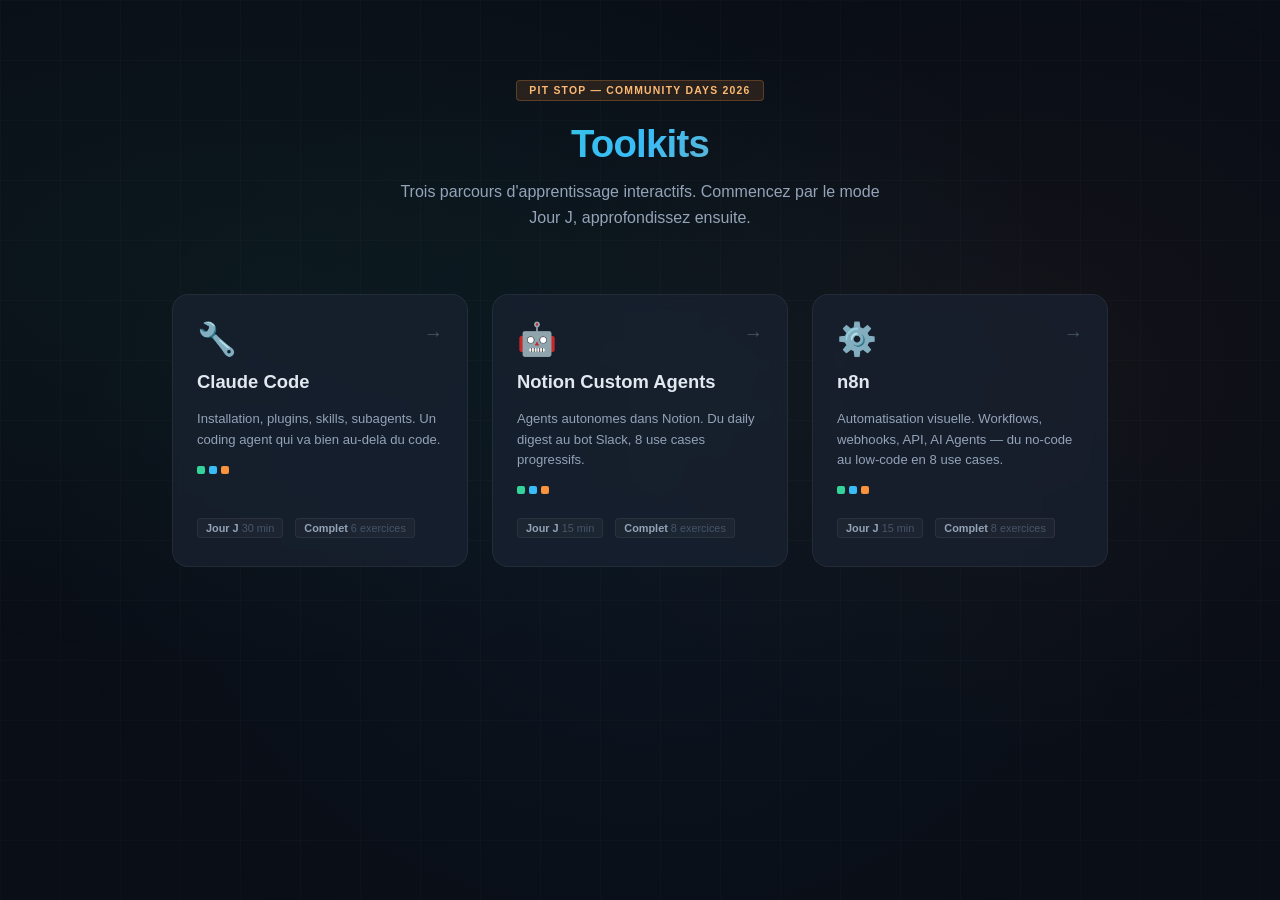
==== index.html @ 64af16d7 "feat: create interactive learning platform for Community Days 2026 Three learning paths (Claude Code" ====
<!DOCTYPE html>
<html lang="fr">
<head>
<meta charset="UTF-8">
<meta name="viewport" content="width=device-width, initial-scale=1.0">
<title>Community Days 2026 — Toolkits</title>
<link rel="icon" type="image/svg+xml" href="data:image/svg+xml,%3Csvg xmlns='http://www.w3.org/2000/svg' viewBox='0 0 32 32'%3E%3Crect width='32' height='32' rx='7' fill='%230f172a'/%3E%3Ctext x='16' y='22' text-anchor='middle' font-size='18'%3E%F0%9F%8F%8E%EF%B8%8F%3C/text%3E%3C/svg%3E">
<style>
  :root {
    --bg-deep: #0a0e17;
    --bg-surface: #111827;
    --bg-card: #1a2332;
    --text-primary: #e2e8f0;
    --text-secondary: #94a3b8;
    --text-muted: #475569;
  }

  * { margin: 0; padding: 0; box-sizing: border-box; }

  html, body {
    width: 100%;
    min-height: 100vh;
    background: var(--bg-deep);
    color: var(--text-primary);
    font-family: 'Avenir Next', 'Avenir', -apple-system, 'Segoe UI', sans-serif;
  }

  body::before {
    content: '';
    position: fixed;
    inset: 0;
    background:
      radial-gradient(ellipse 800px 400px at 20% 30%, rgba(52, 211, 153, 0.05), transparent),
      radial-gradient(ellipse 600px 500px at 50% 60%, rgba(56, 189, 248, 0.04), transparent),
      radial-gradient(ellipse 500px 400px at 80% 40%, rgba(251, 146, 60, 0.04), transparent);
    pointer-events: none;
  }

  body::after {
    content: '';
    position: fixed;
    inset: 0;
    background-image:
      linear-gradient(rgba(255,255,255,0.015) 1px, transparent 1px),
      linear-gradient(90deg, rgba(255,255,255,0.015) 1px, transparent 1px);
    background-size: 60px 60px;
    pointer-events: none;
  }

  .container {
    position: relative;
    z-index: 1;
    max-width: 1000px;
    margin: 0 auto;
    padding: 80px 32px 60px;
  }

  .header {
    text-align: center;
    margin-bottom: 64px;
  }

  .header-badge {
    display: inline-block;
    font-size: 0.65rem;
    font-weight: 700;
    letter-spacing: 0.12em;
    text-transform: uppercase;
    padding: 4px 12px;
    border-radius: 4px;
    background: rgba(251, 146, 60, 0.12);
    color: #fdba74;
    border: 1px solid rgba(251, 146, 60, 0.25);
    margin-bottom: 20px;
  }

  .header h1 {
    font-size: 2.4rem;
    font-weight: 700;
    letter-spacing: -0.02em;
    background: linear-gradient(135deg, #34d399, #38bdf8, #fb923c);
    -webkit-background-clip: text;
    -webkit-text-fill-color: transparent;
    background-clip: text;
    line-height: 1.2;
  }

  .header p {
    margin-top: 12px;
    color: var(--text-secondary);
    font-size: 1rem;
    max-width: 500px;
    margin-left: auto;
    margin-right: auto;
    line-height: 1.6;
  }

  .cards {
    display: grid;
    grid-template-columns: repeat(3, 1fr);
    gap: 24px;
  }

  @media (max-width: 768px) {
    .cards { grid-template-columns: 1fr; }
  }

  .card {
    position: relative;
    background: rgba(26, 35, 50, 0.7);
    backdrop-filter: blur(8px);
    border: 1px solid rgba(255,255,255,0.06);
    border-radius: 16px;
    padding: 28px 24px;
    text-decoration: none;
    color: inherit;
    transition: all 0.3s cubic-bezier(0.4, 0, 0.2, 1);
    display: flex;
    flex-direction: column;
    gap: 16px;
    overflow: hidden;
  }

  .card:hover {
    background: rgba(31, 43, 61, 0.8);
    transform: translateY(-4px);
    border-color: rgba(255,255,255,0.1);
  }

  .card::before {
    content: '';
    position: absolute;
    inset: -1px;
    border-radius: 16px;
    padding: 1px;
    background: linear-gradient(135deg, var(--card-accent), transparent 60%);
    -webkit-mask: linear-gradient(#fff 0 0) content-box, linear-gradient(#fff 0 0);
    mask: linear-gradient(#fff 0 0) content-box, linear-gradient(#fff 0 0);
    -webkit-mask-composite: xor;
    mask-composite: exclude;
    pointer-events: none;
    opacity: 0;
    transition: opacity 0.3s;
  }

  .card:hover::before { opacity: 0.6; }

  .card-icon {
    font-size: 2rem;
    line-height: 1;
  }

  .card-title {
    font-size: 1.15rem;
    font-weight: 700;
    line-height: 1.2;
  }

  .card-desc {
    font-size: 0.82rem;
    color: var(--text-secondary);
    line-height: 1.55;
  }

  .card-meta {
    display: flex;
    gap: 12px;
    margin-top: auto;
    padding-top: 8px;
  }

  .card-meta-item {
    font-size: 0.68rem;
    padding: 3px 8px;
    border-radius: 4px;
    background: rgba(255,255,255,0.03);
    border: 1px solid rgba(255,255,255,0.06);
    color: var(--text-muted);
  }

  .card-meta-item strong {
    color: var(--text-secondary);
    font-weight: 600;
  }

  .card-layers {
    display: flex;
    gap: 4px;
  }

  .card-layer-dot {
    width: 8px;
    height: 8px;
    border-radius: 2px;
  }

  .card-arrow {
    position: absolute;
    top: 28px;
    right: 24px;
    font-size: 1.2rem;
    color: var(--text-muted);
    transition: all 0.3s;
  }

  .card:hover .card-arrow {
    color: var(--text-secondary);
    transform: translateX(3px);
  }

  /* Card accent colors */
  .card--claude { --card-accent: #34d399; }
  .card--notion { --card-accent: #38bdf8; }
  .card--n8n { --card-accent: #fb923c; }
</style>
</head>
<body>

<div class="container">
  <div class="header">
    <div class="header-badge">PIT STOP — Community Days 2026</div>
    <h1>Toolkits</h1>
    <p>Trois parcours d'apprentissage interactifs. Commencez par le mode Jour J, approfondissez ensuite.</p>
  </div>

  <div class="cards">
    <a href="claude-code/" class="card card--claude">
      <span class="card-arrow">&rarr;</span>
      <div class="card-icon">&#x1F527;</div>
      <div class="card-title">Claude Code</div>
      <div class="card-desc">
        Installation, plugins, skills, subagents. Un coding agent qui va bien au-delà du code.
      </div>
      <div class="card-layers">
        <div class="card-layer-dot" style="background:#34d399"></div>
        <div class="card-layer-dot" style="background:#38bdf8"></div>
        <div class="card-layer-dot" style="background:#fb923c"></div>
      </div>
      <div class="card-meta">
        <div class="card-meta-item"><strong>Jour J</strong> 30 min</div>
        <div class="card-meta-item"><strong>Complet</strong> 6 exercices</div>
      </div>
    </a>

    <a href="notion-agents/" class="card card--notion">
      <span class="card-arrow">&rarr;</span>
      <div class="card-icon">&#x1F916;</div>
      <div class="card-title">Notion Custom Agents</div>
      <div class="card-desc">
        Agents autonomes dans Notion. Du daily digest au bot Slack, 8 use cases progressifs.
      </div>
      <div class="card-layers">
        <div class="card-layer-dot" style="background:#34d399"></div>
        <div class="card-layer-dot" style="background:#38bdf8"></div>
        <div class="card-layer-dot" style="background:#fb923c"></div>
      </div>
      <div class="card-meta">
        <div class="card-meta-item"><strong>Jour J</strong> 15 min</div>
        <div class="card-meta-item"><strong>Complet</strong> 8 exercices</div>
      </div>
    </a>

    <a href="n8n/" class="card card--n8n">
      <span class="card-arrow">&rarr;</span>
      <div class="card-icon">&#x2699;&#xFE0F;</div>
      <div class="card-title">n8n</div>
      <div class="card-desc">
        Automatisation visuelle. Workflows, webhooks, API, AI Agents — du no-code au low-code en 8 use cases.
      </div>
      <div class="card-layers">
        <div class="card-layer-dot" style="background:#34d399"></div>
        <div class="card-layer-dot" style="background:#38bdf8"></div>
        <div class="card-layer-dot" style="background:#fb923c"></div>
      </div>
      <div class="card-meta">
        <div class="card-meta-item"><strong>Jour J</strong> 15 min</div>
        <div class="card-meta-item"><strong>Complet</strong> 8 exercices</div>
      </div>
    </a>
  </div>
</div>

</body>
</html>
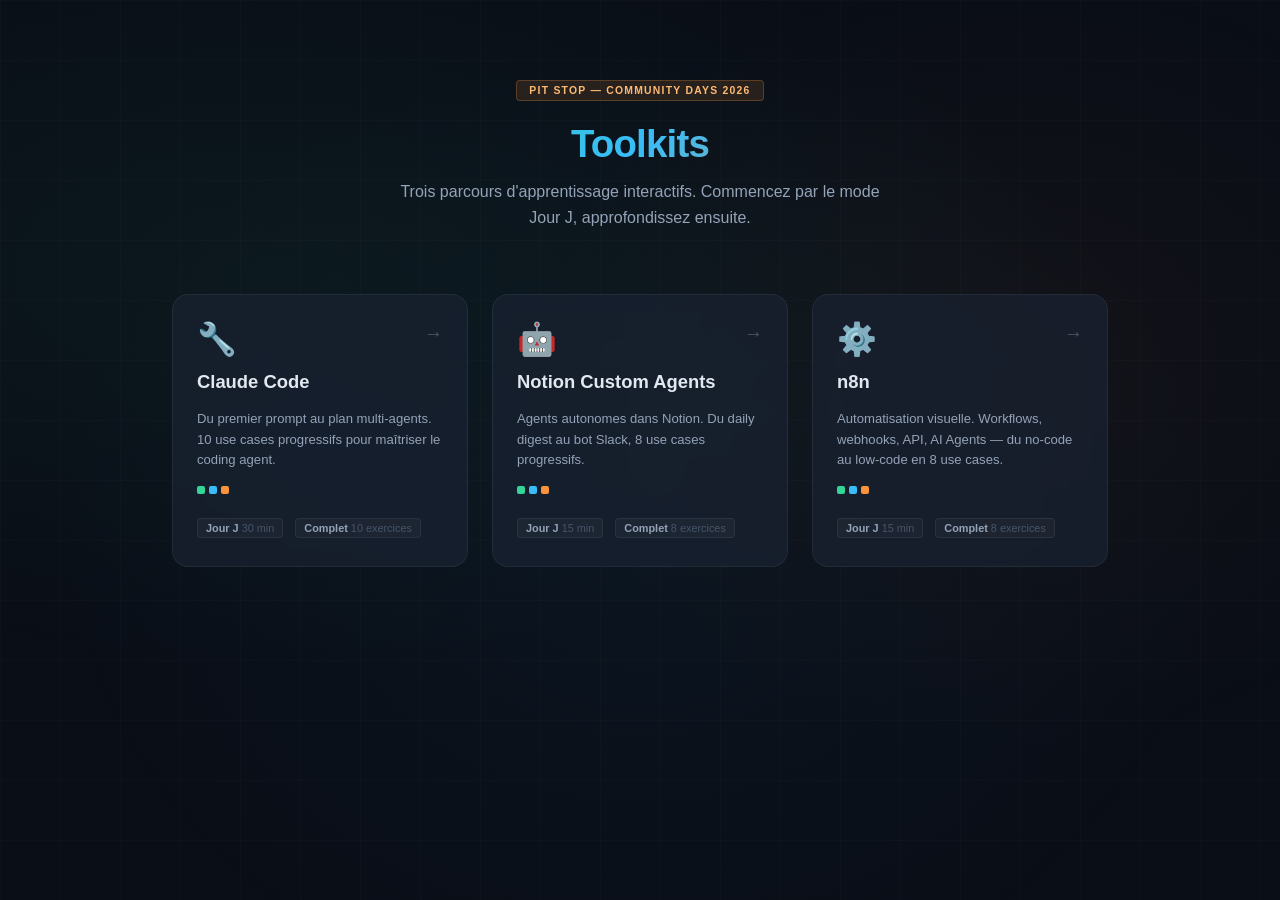
==== commit 1ccc8fe1: "feat: expand all learning paths to full use-case-centric content - Claude Code: 6 → 10 exercises, 3 " ====
--- a/index.html
+++ b/index.html
@@ -229,7 +229,7 @@
       <div class="card-icon">&#x1F527;</div>
       <div class="card-title">Claude Code</div>
       <div class="card-desc">
-        Installation, plugins, skills, subagents. Un coding agent qui va bien au-delà du code.
+        Du premier prompt au plan multi-agents. 10 use cases progressifs pour maîtriser le coding agent.
       </div>
       <div class="card-layers">
         <div class="card-layer-dot" style="background:#34d399"></div>
@@ -238,7 +238,7 @@
       </div>
       <div class="card-meta">
         <div class="card-meta-item"><strong>Jour J</strong> 30 min</div>
-        <div class="card-meta-item"><strong>Complet</strong> 6 exercices</div>
+        <div class="card-meta-item"><strong>Complet</strong> 10 exercices</div>
       </div>
     </a>
 
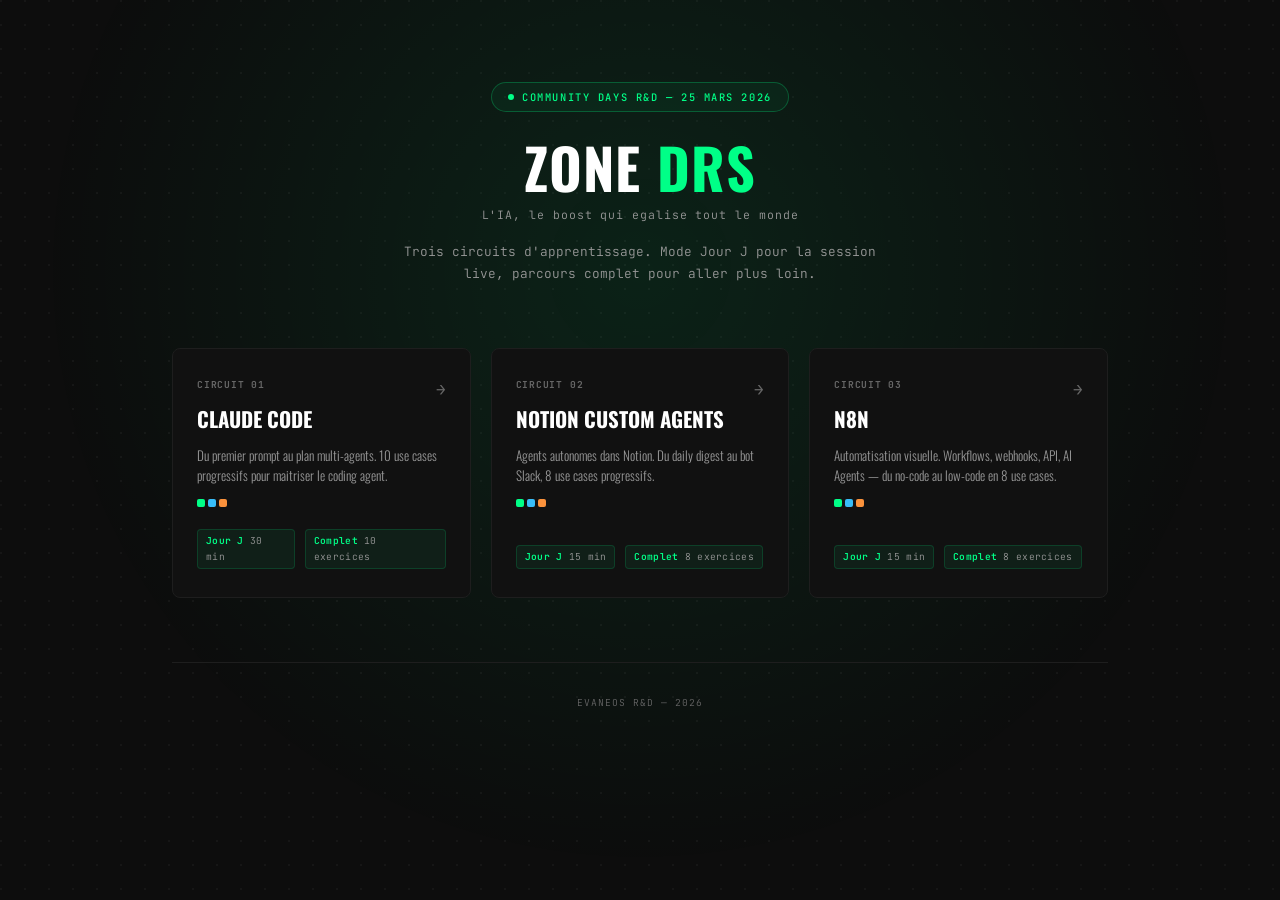
==== commit 8968ea7c: "style: apply PIT STOP design system across all pages - Colors: carbon #0D0D0D, neon #00FF87, card #1" ====
--- a/index.html
+++ b/index.html
@@ -3,16 +3,21 @@
 <head>
 <meta charset="UTF-8">
 <meta name="viewport" content="width=device-width, initial-scale=1.0">
-<title>Community Days 2026 — Toolkits</title>
-<link rel="icon" type="image/svg+xml" href="data:image/svg+xml,%3Csvg xmlns='http://www.w3.org/2000/svg' viewBox='0 0 32 32'%3E%3Crect width='32' height='32' rx='7' fill='%230f172a'/%3E%3Ctext x='16' y='22' text-anchor='middle' font-size='18'%3E%F0%9F%8F%8E%EF%B8%8F%3C/text%3E%3C/svg%3E">
+<title>Zone DRS — Community Days R&D 2026</title>
+<link rel="icon" type="image/svg+xml" href="data:image/svg+xml,%3Csvg xmlns='http://www.w3.org/2000/svg' viewBox='0 0 32 32'%3E%3Crect width='32' height='32' rx='7' fill='%230D0D0D'/%3E%3Ctext x='16' y='22' text-anchor='middle' font-size='16' fill='%2300FF87'%3E%E2%9A%A1%3C/text%3E%3C/svg%3E">
+<link href="https://fonts.googleapis.com/css2?family=Oswald:wght@400;500;600;700&family=JetBrains+Mono:wght@400;500;700&display=swap" rel="stylesheet">
 <style>
   :root {
-    --bg-deep: #0a0e17;
-    --bg-surface: #111827;
-    --bg-card: #1a2332;
-    --text-primary: #e2e8f0;
-    --text-secondary: #94a3b8;
-    --text-muted: #475569;
+    --carbon: #0D0D0D;
+    --card: #111111;
+    --card-border: #1E1E1E;
+    --neon: #00FF87;
+    --neon-dim: rgba(0, 255, 135, 0.19);
+    --neon-glow: rgba(0, 255, 135, 0.09);
+    --gray-100: #E0E0E0;
+    --gray-300: #999999;
+    --gray-500: #666666;
+    --gray-700: #333333;
   }
 
   * { margin: 0; padding: 0; box-sizing: border-box; }
@@ -20,19 +25,19 @@
   html, body {
     width: 100%;
     min-height: 100vh;
-    background: var(--bg-deep);
-    color: var(--text-primary);
-    font-family: 'Avenir Next', 'Avenir', -apple-system, 'Segoe UI', sans-serif;
+    background: var(--carbon);
+    color: var(--gray-100);
+    font-family: 'Oswald', sans-serif;
+    font-weight: 300;
+    line-height: 1.625;
   }
 
   body::before {
     content: '';
     position: fixed;
     inset: 0;
-    background:
-      radial-gradient(ellipse 800px 400px at 20% 30%, rgba(52, 211, 153, 0.05), transparent),
-      radial-gradient(ellipse 600px 500px at 50% 60%, rgba(56, 189, 248, 0.04), transparent),
-      radial-gradient(ellipse 500px 400px at 80% 40%, rgba(251, 146, 60, 0.04), transparent);
+    background-image: radial-gradient(circle at 1px 1px, rgba(255,255,255,0.04) 1px, transparent 0);
+    background-size: 24px 24px;
     pointer-events: none;
   }
 
@@ -40,10 +45,7 @@
     content: '';
     position: fixed;
     inset: 0;
-    background-image:
-      linear-gradient(rgba(255,255,255,0.015) 1px, transparent 1px),
-      linear-gradient(90deg, rgba(255,255,255,0.015) 1px, transparent 1px);
-    background-size: 60px 60px;
+    background: radial-gradient(ellipse 600px 600px at 50% 30%, var(--neon-glow), transparent);
     pointer-events: none;
   }
 
@@ -61,131 +63,151 @@
   }
 
   .header-badge {
-    display: inline-block;
+    display: inline-flex;
+    align-items: center;
+    gap: 8px;
+    font-family: 'JetBrains Mono', monospace;
     font-size: 0.65rem;
+    font-weight: 500;
+    letter-spacing: 0.15em;
+    text-transform: uppercase;
+    padding: 6px 16px;
+    border-radius: 20px;
+    background: rgba(0, 255, 135, 0.05);
+    color: var(--neon);
+    border: 1px solid rgba(0, 255, 135, 0.25);
+    margin-bottom: 24px;
+  }
+
+  .header-badge-dot {
+    width: 6px;
+    height: 6px;
+    border-radius: 50%;
+    background: var(--neon);
+    animation: pulse-neon 2s ease-in-out infinite;
+  }
+
+  @keyframes pulse-neon {
+    0%, 100% { opacity: 1; }
+    50% { opacity: 0.4; }
+  }
+
+  .header h1 {
+    font-family: 'Oswald', sans-serif;
+    font-size: 3.5rem;
     font-weight: 700;
-    letter-spacing: 0.12em;
-    text-transform: uppercase;
-    padding: 4px 12px;
-    border-radius: 4px;
-    background: rgba(251, 146, 60, 0.12);
-    color: #fdba74;
-    border: 1px solid rgba(251, 146, 60, 0.25);
-    margin-bottom: 20px;
-  }
-
-  .header h1 {
-    font-size: 2.4rem;
-    font-weight: 700;
-    letter-spacing: -0.02em;
-    background: linear-gradient(135deg, #34d399, #38bdf8, #fb923c);
-    -webkit-background-clip: text;
-    -webkit-text-fill-color: transparent;
-    background-clip: text;
-    line-height: 1.2;
+    letter-spacing: 0.02em;
+    text-transform: uppercase;
+    color: #fff;
+    line-height: 1.1;
+  }
+
+  .header h1 span {
+    color: var(--neon);
   }
 
   .header p {
-    margin-top: 12px;
-    color: var(--text-secondary);
-    font-size: 1rem;
+    margin-top: 16px;
+    color: var(--gray-300);
+    font-family: 'JetBrains Mono', monospace;
+    font-size: 0.8rem;
     max-width: 500px;
     margin-left: auto;
     margin-right: auto;
-    line-height: 1.6;
+    line-height: 1.7;
+  }
+
+  .header-subtitle {
+    font-family: 'JetBrains Mono', monospace;
+    font-size: 0.72rem;
+    letter-spacing: 0.08em;
+    color: var(--gray-300);
+    margin-top: 8px;
   }
 
   .cards {
     display: grid;
     grid-template-columns: repeat(3, 1fr);
-    gap: 24px;
+    gap: 20px;
   }
 
   @media (max-width: 768px) {
     .cards { grid-template-columns: 1fr; }
+    .header h1 { font-size: 2.4rem; }
   }
 
   .card {
     position: relative;
-    background: rgba(26, 35, 50, 0.7);
-    backdrop-filter: blur(8px);
-    border: 1px solid rgba(255,255,255,0.06);
-    border-radius: 16px;
+    background: var(--card);
+    border: 1px solid var(--card-border);
+    border-radius: 8px;
     padding: 28px 24px;
     text-decoration: none;
     color: inherit;
     transition: all 0.3s cubic-bezier(0.4, 0, 0.2, 1);
     display: flex;
     flex-direction: column;
-    gap: 16px;
+    gap: 14px;
     overflow: hidden;
   }
 
   .card:hover {
-    background: rgba(31, 43, 61, 0.8);
-    transform: translateY(-4px);
-    border-color: rgba(255,255,255,0.1);
-  }
-
-  .card::before {
-    content: '';
-    position: absolute;
-    inset: -1px;
-    border-radius: 16px;
-    padding: 1px;
-    background: linear-gradient(135deg, var(--card-accent), transparent 60%);
-    -webkit-mask: linear-gradient(#fff 0 0) content-box, linear-gradient(#fff 0 0);
-    mask: linear-gradient(#fff 0 0) content-box, linear-gradient(#fff 0 0);
-    -webkit-mask-composite: xor;
-    mask-composite: exclude;
-    pointer-events: none;
-    opacity: 0;
-    transition: opacity 0.3s;
-  }
-
-  .card:hover::before { opacity: 0.6; }
-
-  .card-icon {
-    font-size: 2rem;
-    line-height: 1;
+    border-color: rgba(0, 255, 135, 0.3);
+    box-shadow: 0 0 30px var(--neon-glow);
+    transform: translateY(-3px);
+  }
+
+  .card-number {
+    font-family: 'JetBrains Mono', monospace;
+    font-size: 0.6rem;
+    font-weight: 700;
+    letter-spacing: 0.08em;
+    color: var(--gray-500);
+    text-transform: uppercase;
   }
 
   .card-title {
-    font-size: 1.15rem;
+    font-family: 'Oswald', sans-serif;
+    font-size: 1.3rem;
     font-weight: 700;
-    line-height: 1.2;
+    line-height: 1.15;
+    text-transform: uppercase;
+    color: #fff;
   }
 
   .card-desc {
     font-size: 0.82rem;
-    color: var(--text-secondary);
+    color: var(--gray-300);
     line-height: 1.55;
+    font-weight: 300;
   }
 
   .card-meta {
     display: flex;
-    gap: 12px;
+    gap: 10px;
     margin-top: auto;
     padding-top: 8px;
   }
 
   .card-meta-item {
-    font-size: 0.68rem;
+    font-family: 'JetBrains Mono', monospace;
+    font-size: 0.6rem;
     padding: 3px 8px;
     border-radius: 4px;
-    background: rgba(255,255,255,0.03);
-    border: 1px solid rgba(255,255,255,0.06);
-    color: var(--text-muted);
+    background: rgba(0, 255, 135, 0.06);
+    border: 1px solid rgba(0, 255, 135, 0.15);
+    color: var(--gray-300);
+    letter-spacing: 0.03em;
   }
 
   .card-meta-item strong {
-    color: var(--text-secondary);
+    color: var(--neon);
     font-weight: 600;
   }
 
   .card-layers {
     display: flex;
-    gap: 4px;
+    gap: 3px;
   }
 
   .card-layer-dot {
@@ -198,41 +220,56 @@
     position: absolute;
     top: 28px;
     right: 24px;
-    font-size: 1.2rem;
-    color: var(--text-muted);
+    font-family: 'JetBrains Mono', monospace;
+    font-size: 1rem;
+    color: var(--gray-500);
     transition: all 0.3s;
   }
 
   .card:hover .card-arrow {
-    color: var(--text-secondary);
+    color: var(--neon);
     transform: translateX(3px);
   }
 
-  /* Card accent colors */
-  .card--claude { --card-accent: #34d399; }
-  .card--notion { --card-accent: #38bdf8; }
-  .card--n8n { --card-accent: #fb923c; }
+  .footer {
+    text-align: center;
+    margin-top: 64px;
+    padding-top: 32px;
+    border-top: 1px solid var(--card-border);
+  }
+
+  .footer p {
+    font-family: 'JetBrains Mono', monospace;
+    font-size: 0.6rem;
+    color: var(--gray-500);
+    letter-spacing: 0.1em;
+    text-transform: uppercase;
+  }
 </style>
 </head>
 <body>
 
 <div class="container">
   <div class="header">
-    <div class="header-badge">PIT STOP — Community Days 2026</div>
-    <h1>Toolkits</h1>
-    <p>Trois parcours d'apprentissage interactifs. Commencez par le mode Jour J, approfondissez ensuite.</p>
+    <div class="header-badge">
+      <span class="header-badge-dot"></span>
+      Community Days R&D — 25 mars 2026
+    </div>
+    <h1>Zone <span>DRS</span></h1>
+    <div class="header-subtitle">L'IA, le boost qui egalise tout le monde</div>
+    <p>Trois circuits d'apprentissage. Mode Jour J pour la session live, parcours complet pour aller plus loin.</p>
   </div>
 
   <div class="cards">
-    <a href="claude-code/" class="card card--claude">
+    <a href="claude-code/" class="card">
       <span class="card-arrow">&rarr;</span>
-      <div class="card-icon">&#x1F527;</div>
+      <div class="card-number">Circuit 01</div>
       <div class="card-title">Claude Code</div>
       <div class="card-desc">
-        Du premier prompt au plan multi-agents. 10 use cases progressifs pour maîtriser le coding agent.
+        Du premier prompt au plan multi-agents. 10 use cases progressifs pour maitriser le coding agent.
       </div>
       <div class="card-layers">
-        <div class="card-layer-dot" style="background:#34d399"></div>
+        <div class="card-layer-dot" style="background:#00FF87"></div>
         <div class="card-layer-dot" style="background:#38bdf8"></div>
         <div class="card-layer-dot" style="background:#fb923c"></div>
       </div>
@@ -242,15 +279,15 @@
       </div>
     </a>
 
-    <a href="notion-agents/" class="card card--notion">
+    <a href="notion-agents/" class="card">
       <span class="card-arrow">&rarr;</span>
-      <div class="card-icon">&#x1F916;</div>
+      <div class="card-number">Circuit 02</div>
       <div class="card-title">Notion Custom Agents</div>
       <div class="card-desc">
         Agents autonomes dans Notion. Du daily digest au bot Slack, 8 use cases progressifs.
       </div>
       <div class="card-layers">
-        <div class="card-layer-dot" style="background:#34d399"></div>
+        <div class="card-layer-dot" style="background:#00FF87"></div>
         <div class="card-layer-dot" style="background:#38bdf8"></div>
         <div class="card-layer-dot" style="background:#fb923c"></div>
       </div>
@@ -260,15 +297,15 @@
       </div>
     </a>
 
-    <a href="n8n/" class="card card--n8n">
+    <a href="n8n/" class="card">
       <span class="card-arrow">&rarr;</span>
-      <div class="card-icon">&#x2699;&#xFE0F;</div>
+      <div class="card-number">Circuit 03</div>
       <div class="card-title">n8n</div>
       <div class="card-desc">
         Automatisation visuelle. Workflows, webhooks, API, AI Agents — du no-code au low-code en 8 use cases.
       </div>
       <div class="card-layers">
-        <div class="card-layer-dot" style="background:#34d399"></div>
+        <div class="card-layer-dot" style="background:#00FF87"></div>
         <div class="card-layer-dot" style="background:#38bdf8"></div>
         <div class="card-layer-dot" style="background:#fb923c"></div>
       </div>
@@ -278,6 +315,10 @@
       </div>
     </a>
   </div>
+
+  <div class="footer">
+    <p>Evaneos R&D — 2026</p>
+  </div>
 </div>
 
 </body>
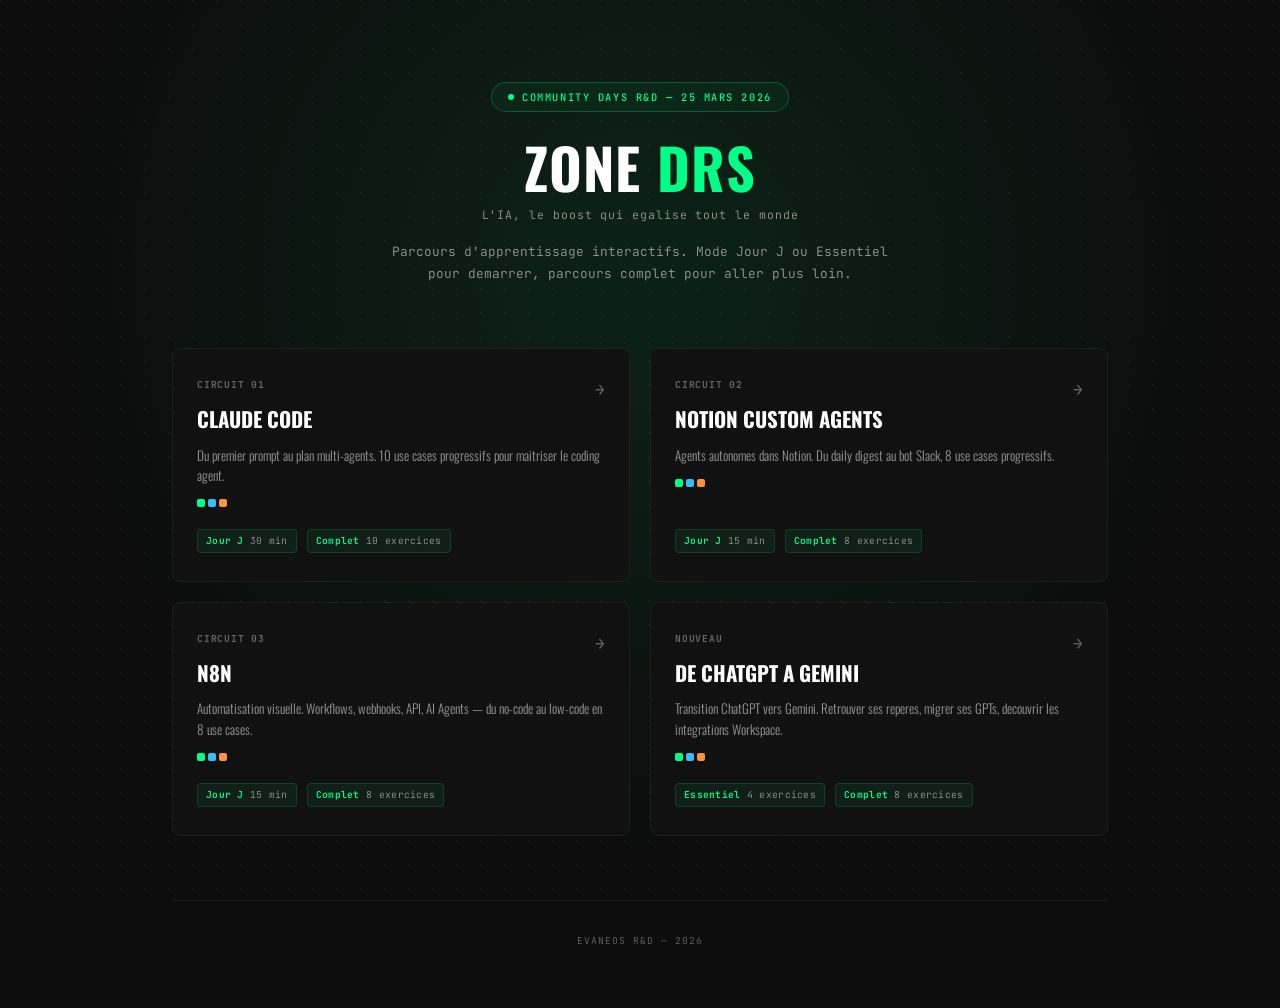
==== commit 732fbf37: "feat: add Gemini learning path (ChatGPT → Gemini transition) - 8 exercises: transition (repères, Gem" ====
--- a/index.html
+++ b/index.html
@@ -127,7 +127,7 @@
 
   .cards {
     display: grid;
-    grid-template-columns: repeat(3, 1fr);
+    grid-template-columns: repeat(2, 1fr);
     gap: 20px;
   }
 
@@ -257,7 +257,7 @@
     </div>
     <h1>Zone <span>DRS</span></h1>
     <div class="header-subtitle">L'IA, le boost qui egalise tout le monde</div>
-    <p>Trois circuits d'apprentissage. Mode Jour J pour la session live, parcours complet pour aller plus loin.</p>
+    <p>Parcours d'apprentissage interactifs. Mode Jour J ou Essentiel pour demarrer, parcours complet pour aller plus loin.</p>
   </div>
 
   <div class="cards">
@@ -314,6 +314,24 @@
         <div class="card-meta-item"><strong>Complet</strong> 8 exercices</div>
       </div>
     </a>
+
+    <a href="gemini/" class="card">
+      <span class="card-arrow">&rarr;</span>
+      <div class="card-number">Nouveau</div>
+      <div class="card-title">De ChatGPT a Gemini</div>
+      <div class="card-desc">
+        Transition ChatGPT vers Gemini. Retrouver ses reperes, migrer ses GPTs, decouvrir les integrations Workspace.
+      </div>
+      <div class="card-layers">
+        <div class="card-layer-dot" style="background:#00FF87"></div>
+        <div class="card-layer-dot" style="background:#38bdf8"></div>
+        <div class="card-layer-dot" style="background:#fb923c"></div>
+      </div>
+      <div class="card-meta">
+        <div class="card-meta-item"><strong>Essentiel</strong> 4 exercices</div>
+        <div class="card-meta-item"><strong>Complet</strong> 8 exercices</div>
+      </div>
+    </a>
   </div>
 
   <div class="footer">
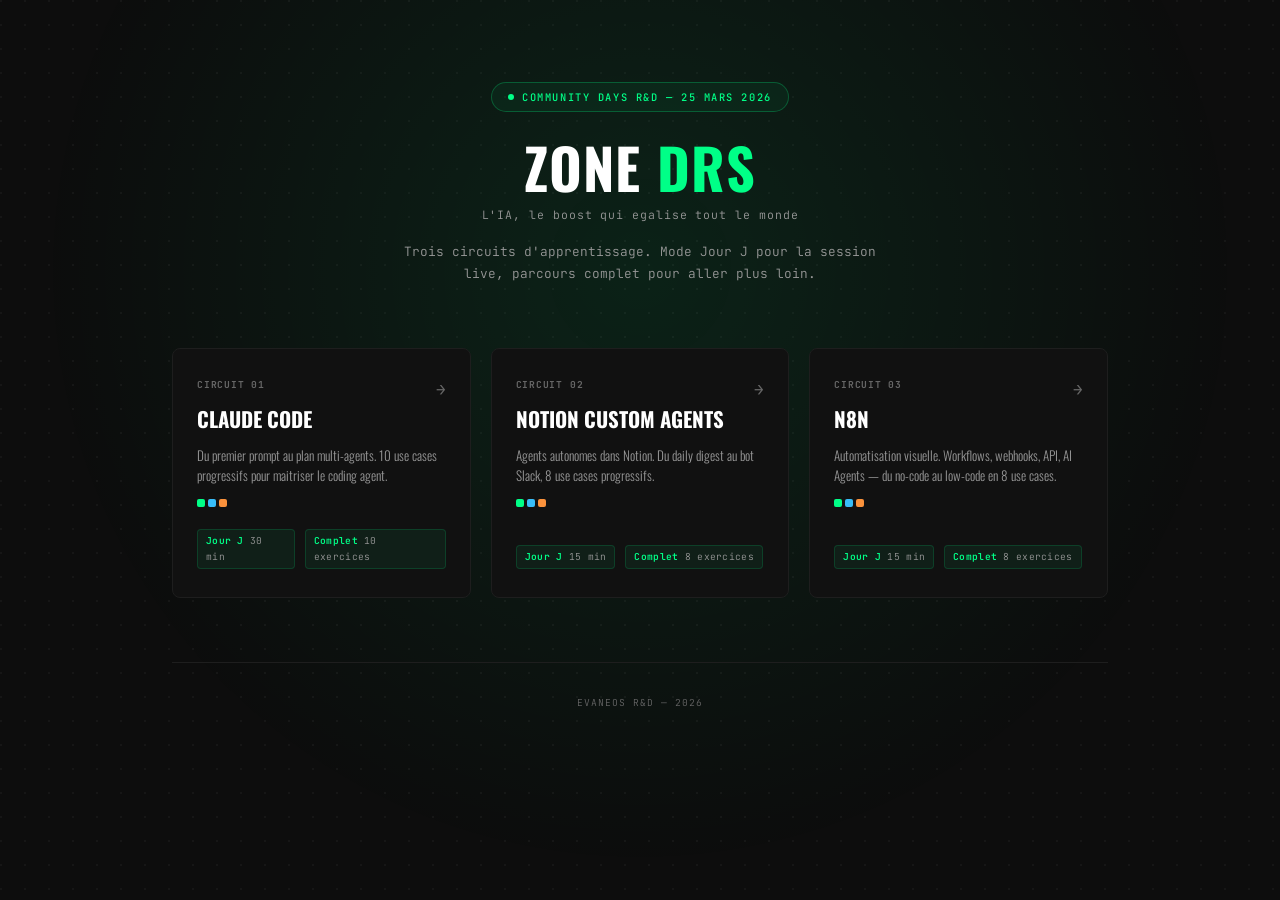
==== commit 4c867aaf: "fix: remove Gemini card from landing page" ====
--- a/index.html
+++ b/index.html
@@ -127,7 +127,7 @@
 
   .cards {
     display: grid;
-    grid-template-columns: repeat(2, 1fr);
+    grid-template-columns: repeat(3, 1fr);
     gap: 20px;
   }
 
@@ -257,7 +257,7 @@
     </div>
     <h1>Zone <span>DRS</span></h1>
     <div class="header-subtitle">L'IA, le boost qui egalise tout le monde</div>
-    <p>Parcours d'apprentissage interactifs. Mode Jour J ou Essentiel pour demarrer, parcours complet pour aller plus loin.</p>
+    <p>Trois circuits d'apprentissage. Mode Jour J pour la session live, parcours complet pour aller plus loin.</p>
   </div>
 
   <div class="cards">
@@ -315,23 +315,6 @@
       </div>
     </a>
 
-    <a href="gemini/" class="card">
-      <span class="card-arrow">&rarr;</span>
-      <div class="card-number">Nouveau</div>
-      <div class="card-title">De ChatGPT a Gemini</div>
-      <div class="card-desc">
-        Transition ChatGPT vers Gemini. Retrouver ses reperes, migrer ses GPTs, decouvrir les integrations Workspace.
-      </div>
-      <div class="card-layers">
-        <div class="card-layer-dot" style="background:#00FF87"></div>
-        <div class="card-layer-dot" style="background:#38bdf8"></div>
-        <div class="card-layer-dot" style="background:#fb923c"></div>
-      </div>
-      <div class="card-meta">
-        <div class="card-meta-item"><strong>Essentiel</strong> 4 exercices</div>
-        <div class="card-meta-item"><strong>Complet</strong> 8 exercices</div>
-      </div>
-    </a>
   </div>
 
   <div class="footer">
